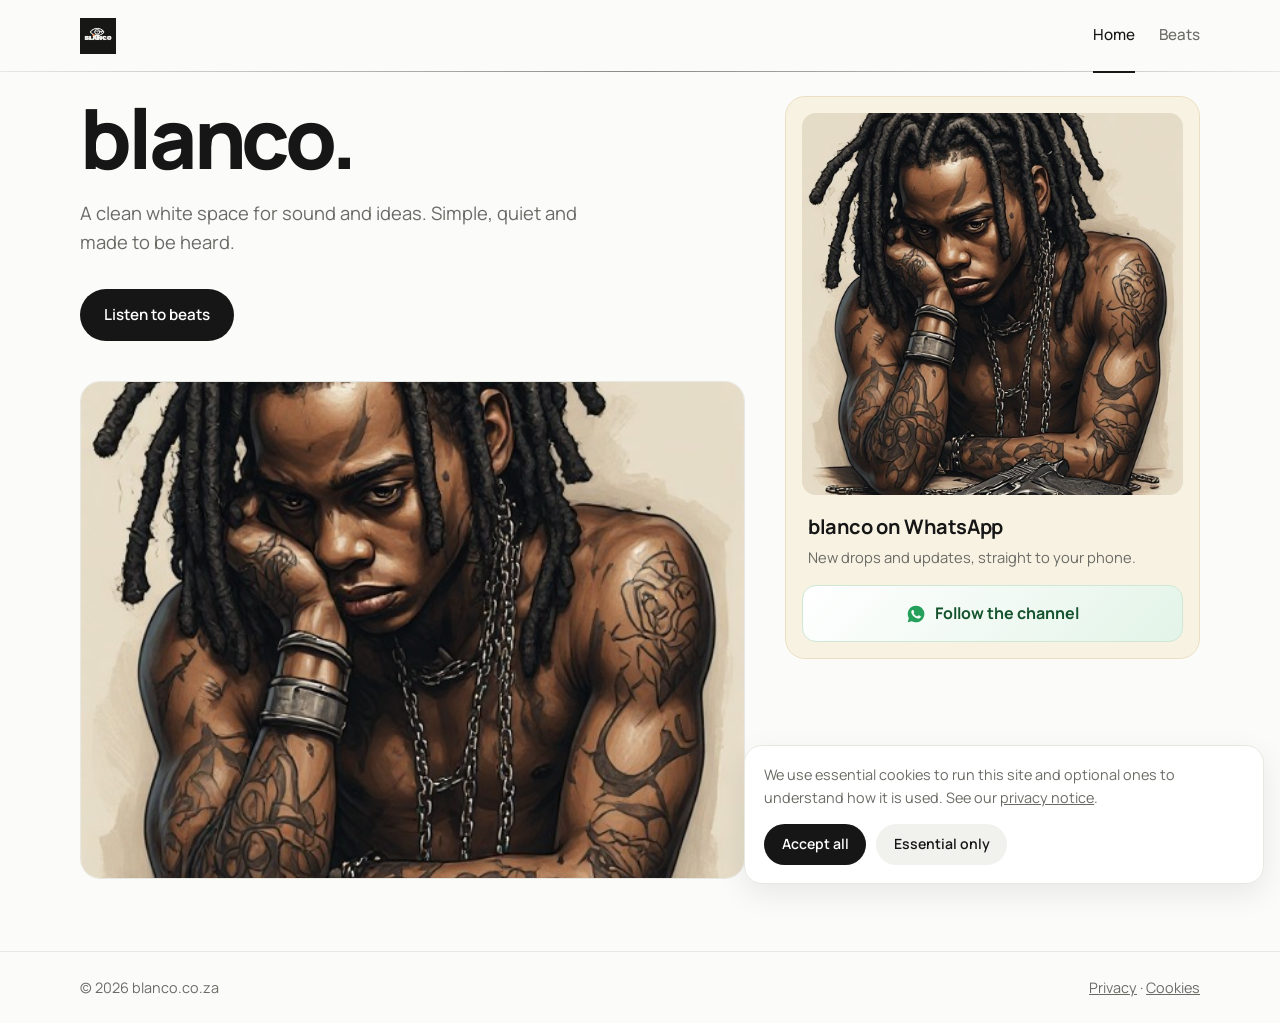
==== index.html @ ca78fe39 "Add files via upload" ====
<!DOCTYPE html>
<html lang="en">
<head>
<meta charset="utf-8">
<meta name="viewport" content="width=device-width, initial-scale=1, viewport-fit=cover">
<title>blanco</title>
<meta name="description" content="blanco: clean, minimal and made in South Africa.">
<meta name="theme-color" content="#fbfbf9">
<meta property="og:title" content="blanco"><meta property="og:description" content="blanco: clean, minimal and made in South Africa."><meta property="og:image" content="/_images/blanco.jpg"><meta property="og:type" content="website">
<link rel="icon" type="image/png" href="/_images/BlancoLogo.png"><link rel="apple-touch-icon" href="/_images/BlancoLogo.png">
<link rel="preconnect" href="https://fonts.googleapis.com"><link rel="preconnect" href="https://fonts.gstatic.com" crossorigin>
<link href="https://fonts.googleapis.com/css2?family=Manrope:wght@400;500;600;700;800&display=swap" rel="stylesheet">
<link rel="stylesheet" href="style.css">
</head>
<body>
<a class="skip" href="#main">Skip to content</a>
<header><div class="wrap"><a class="logo" href="index.html" aria-label="blanco home"><img src="/_images/BlancoLogo.png" alt="blanco" height="36"></a>
<nav aria-label="Main"><a href="index.html" aria-current="page">Home</a><a href="beats.html">Beats</a></nav></div></header>
<main id="main"><div class="wrap grid"><section><h1>blanco.</h1><p class="lead">A clean white space for sound and ideas. Simple, quiet and made to be heard.</p><p><a class="btn" href="beats.html">Listen to beats</a></p><video class="hero-img" style="margin-top:2.5rem" autoplay muted loop playsinline preload="metadata" poster="/_images/blanco.jpg" aria-label="blanco banner video"><source src="/_images/banner.mp4" type="video/mp4"></video>
</section>
<aside class="wa" aria-label="WhatsApp channel"><img src="/_images/blanco.jpg" alt="blanco" loading="lazy"><h2>blanco on WhatsApp</h2><p>New drops and updates, straight to your phone.</p><a class="wa-btn" href="https://whatsapp.com/channel/0029VbE4LxsBVJlDJx7uX311" target="_blank" rel="noopener"><svg viewBox="0 0 24 24" aria-hidden="true"><path d="M12 2a10 10 0 0 0-8.6 15L2 22l5.1-1.3A10 10 0 1 0 12 2zm5.2 14.2c-.2.6-1.3 1.2-1.8 1.2-.5.1-1 .2-3.3-.7-2.8-1.2-4.6-4-4.7-4.2-.1-.2-1.1-1.5-1.1-2.8s.7-2 .9-2.3c.2-.3.5-.3.7-.3h.5c.2 0 .4 0 .6.5l.8 2c.1.2.1.4 0 .5l-.4.6c-.1.2-.3.3-.1.6.2.3.8 1.300 1.700 2.100 1.200 1 2.100 1.300 2.400 1.400.3.100.4.100.6-.1l.8-1c.2-.3.4-.2.600-.1l1.900.9c.3.1.5.2.5.3.1.2.1.700-.1 1.400z"/></svg>Follow the channel</a></aside></div></main>
<footer><div class="wrap"><span>&copy; 2026 blanco.co.za</span><span><button data-privacy>Privacy</button> &middot; <button id="manage">Cookies</button></span></div></footer>
<div class="cookie" id="cookie" role="dialog" aria-label="Cookie consent"><p>We use essential cookies to run this site and optional ones to understand how it is used. See our <button data-privacy style="all:unset;cursor:pointer;text-decoration:underline">privacy notice</button>.</p><div class="row"><button class="btn" id="accept">Accept all</button><button class="btn ghost" id="decline">Essential only</button></div></div>
<dialog id="privacy"><h2>Privacy &amp; cookies</h2><p>blanco.co.za stores a small cookie preference in your browser so we remember your choice. Essential cookies keep the site working. Optional cookies, if you accept them, help us measure visits anonymously.</p><p>We do not sell your personal information. You can change your choice at any time using the Cookies link in the footer. This notice is written with South Africa&rsquo;s POPIA in mind; contact us to access or delete any data we hold about you.</p><button class="btn" id="close">Close</button></dialog>
<script src="script.js"></script>
</body>
</html>
---- style.css ----
:root{--bg:#fbfbf9;--ink:#161616;--mute:#6b6b66;--line:#e8e8e3;--cream:#f8f2e2;--cream-line:#eadfc2;--wa:#25a05a;--wa-soft:#e3f4e8;--r:20px;--f:"Manrope",system-ui,-apple-system,"Segoe UI",Roboto,Helvetica,Arial,sans-serif}
@media(prefers-color-scheme:dark){:root:not([data-force]){--bg:#fbfbf9}}
*{box-sizing:border-box;margin:0}
html{scroll-behavior:smooth;-webkit-text-size-adjust:100%}
body{font-family:var(--f);background:var(--bg);color:var(--ink);line-height:1.6;min-height:100vh;display:flex;flex-direction:column;padding-top:env(safe-area-inset-top,0)}
img{max-width:100%;display:block}
a{color:inherit}
:focus-visible{outline:2px solid var(--ink);outline-offset:3px;border-radius:6px}
.skip{position:absolute;left:-999px;top:8px;background:var(--ink);color:#fff;padding:8px 14px;border-radius:8px;z-index:100}
.skip:focus{left:8px}
.wrap{width:min(1120px,100% - 2.5rem);margin-inline:auto}
header{padding:1.4rem 0}
header .wrap{display:flex;justify-content:space-between;align-items:center;gap:1rem}
.logo{font-weight:800;font-size:1.35rem;letter-spacing:-.04em;text-decoration:none}
nav{display:flex;gap:1.5rem}
nav a{text-decoration:none;color:var(--mute);font-size:.95rem;font-weight:500;transition:color .2s}
nav a:hover,nav a[aria-current]{color:var(--ink)}
main{flex:1;padding:1rem 0 4rem}
.grid{display:grid;grid-template-columns:minmax(0,1.6fr) minmax(0,1fr);gap:2.5rem;align-items:start}
h1{font-size:clamp(2.6rem,7vw,5.2rem);line-height:1;letter-spacing:-.05em;font-weight:800}
.lead{color:var(--mute);font-size:clamp(1rem,2vw,1.15rem);max-width:46ch;margin:1.2rem 0 2rem}
.hero-img{width:100%;aspect-ratio:4/3;object-fit:cover;border-radius:var(--r);background:#ececE6;border:1px solid var(--line)}
.btn{display:inline-block;padding:.85rem 1.5rem;border-radius:999px;background:var(--ink);color:#fff;text-decoration:none;font-weight:600;font-size:.95rem;transition:transform .2s}
.btn:hover{transform:translateY(-2px)}
.wa{background:var(--cream);border:1px solid var(--cream-line);border-radius:var(--r);padding:1rem;position:sticky;top:1.5rem}
.wa img{width:100%;aspect-ratio:1;object-fit:cover;border-radius:14px;background:#ece4cf}
.wa h2{font-size:1.25rem;letter-spacing:-.02em;margin:1rem .4rem .2rem}
.wa p{color:var(--mute);font-size:.92rem;margin:0 .4rem 1rem}
.wa-btn{display:flex;align-items:center;justify-content:center;gap:.6rem;padding:.9rem 1rem;border-radius:14px;text-decoration:none;font-weight:700;color:#14532d;background:linear-gradient(135deg,#fff 0%,var(--wa-soft) 100%);border:1px solid #cfe8d6;transition:box-shadow .25s,transform .2s}
.wa-btn:hover{box-shadow:0 4px 14px rgba(37,160,90,.15);transform:translateY(-1px)}
.wa-btn svg{width:20px;height:20px;fill:var(--wa)}
/* beats */
.chrome{border-radius:24px;padding:1.2rem;color:#1a1d21;background:linear-gradient(135deg,#f4f6f8 0%,#c3c9d0 22%,#f8fafb 40%,#9aa2ab 62%,#e7eaee 80%,#b3bac2 100%);border:1px solid #fff;box-shadow:inset 0 1px 0 #fff,0 12px 30px rgba(30,40,50,.12)}
.chrome img{width:100%;aspect-ratio:1;object-fit:cover;border-radius:16px;background:#aeb5bd}
.chrome h2{font-size:1.5rem;letter-spacing:-.03em;margin:1.1rem 0 .2rem}
.chrome p{color:#3c434b;font-size:.95rem}
.beats-grid{display:grid;grid-template-columns:repeat(auto-fit,minmax(min(100%,300px),1fr));gap:1.5rem;margin-top:2.5rem}
.tag{display:inline-block;margin-top:.9rem;padding:.35rem .9rem;border-radius:999px;background:rgba(255,255,255,.7);border:1px solid rgba(255,255,255,.9);font-size:.85rem;font-weight:600}
footer{border-top:1px solid var(--line);padding:1.5rem 0 calc(1.5rem + env(safe-area-inset-bottom,0));color:var(--mute);font-size:.9rem}
footer .wrap{display:flex;justify-content:space-between;flex-wrap:wrap;gap:.6rem}
footer button{all:unset;cursor:pointer;text-decoration:underline}
footer button:focus-visible{outline:2px solid var(--ink)}
/* cookies + privacy */
.cookie{position:fixed;left:1rem;right:1rem;bottom:calc(1rem + env(safe-area-inset-bottom,0));max-width:520px;margin-inline:auto 0;background:#fff;border:1px solid var(--line);border-radius:18px;padding:1.1rem 1.2rem;box-shadow:0 10px 30px rgba(0,0,0,.08);z-index:50;display:none}
.cookie.show{display:block}
.cookie p{font-size:.9rem;color:var(--mute);margin-bottom:.9rem}
.cookie .row{display:flex;gap:.6rem;flex-wrap:wrap}
.cookie .btn{border:0;cursor:pointer;font:inherit;font-weight:600;font-size:.88rem;padding:.6rem 1.1rem}
.cookie .ghost{background:#f1f1ed;color:var(--ink)}
dialog{border:1px solid var(--line);border-radius:var(--r);padding:1.6rem;max-width:min(520px,calc(100% - 2rem));color:var(--ink)}
dialog::backdrop{background:rgba(0,0,0,.3)}
dialog h2{margin-bottom:.6rem;letter-spacing:-.02em}
dialog p{color:var(--mute);font-size:.92rem;margin-bottom:.8rem}
dialog .btn{border:0;cursor:pointer;font:inherit;font-weight:600}
@media(max-width:820px){.grid{grid-template-columns:1fr}.wa{position:static}.cookie{margin-inline:auto}}
@media(max-width:480px){nav{gap:1rem}footer .wrap{flex-direction:column}}
@media(prefers-reduced-motion:reduce){*{transition:none!important;scroll-behavior:auto!important}}
@media(prefers-reduced-motion:reduce){.hero-img{display:block}}


/* ---- beats: dark trap ---- */
.beats{--bg:#0a0a0b;--ink:#f1f1f2;--mute:#8a8a90;--line:#212125;--logo-filter:none;background:var(--bg);color:var(--ink)}
.beats nav a{color:var(--mute)}.beats nav a:hover,.beats nav a[aria-current]{color:#fff}
.beats .logo img{filter:var(--logo-filter)}
.beats :focus-visible{outline-color:#fff}
.beats .skip{background:#fff;color:#000}
.beats footer{border-color:var(--line)}
.beats .cookie,.beats dialog{background:#131315;border-color:#26262a;color:var(--ink)}
.beats .cookie p,.beats dialog p{color:var(--mute)}
.beats .btn{background:#f1f1f2;color:#0a0a0b}
.beats .btn.ghost{background:#26262a;color:#f1f1f2}
.beats h1{font-family:"Anton","Impact","Arial Narrow",sans-serif;font-weight:400;letter-spacing:.01em;text-transform:uppercase;font-size:clamp(3.4rem,13vw,8.5rem);line-height:.9;background:linear-gradient(180deg,#fff 0%,#9c9ca3 100%);-webkit-background-clip:text;background-clip:text;color:transparent}
.beats .lead{color:var(--mute);margin:1rem 0 0}
.beats-layout{display:grid;grid-template-columns:minmax(0,380px) minmax(0,1fr);gap:3.5rem;margin-top:3rem;align-items:start}
.player{position:sticky;top:1.5rem}
.art{aspect-ratio:1;border-radius:6px;display:grid;place-items:center;padding:18%;background:radial-gradient(circle at 50% 35%,#1c1c20 0%,#0e0e10 70%);border:1px solid var(--line)}
.art img{width:100%;height:100%;object-fit:contain;filter:var(--logo-filter)}
.np{font-size:1.5rem;font-weight:800;letter-spacing:-.03em;margin:1.4rem 0 .1rem}
.by{color:var(--mute);font-size:.9rem}
.seek{width:100%;margin:1.3rem 0 .3rem;accent-color:#e5e5e7;cursor:pointer}
.times{display:flex;justify-content:space-between;font-size:.78rem;color:var(--mute);font-variant-numeric:tabular-nums}
.ctrls{display:flex;justify-content:center;align-items:center;gap:1.3rem;margin-top:1rem}
.ctrls button{all:unset;cursor:pointer;display:grid;place-items:center;width:44px;height:44px;border-radius:50%;transition:background .2s}
.ctrls button:hover{background:#1a1a1d}
.ctrls button:focus-visible{outline:2px solid #fff;outline-offset:2px}
.ctrls .main{width:62px;height:62px;background:#f1f1f2}
.ctrls .main:hover{background:#fff}
.ctrls svg{width:20px;height:20px;fill:#f1f1f2}
.ctrls .main svg{fill:#0a0a0b;width:24px;height:24px}
.list{list-style:none;padding:0;border-top:1px solid var(--line)}
.list button{all:unset;box-sizing:border-box;width:100%;cursor:pointer;display:grid;grid-template-columns:2.2rem 1fr auto;align-items:center;gap:1rem;padding:1.15rem .8rem;border-bottom:1px solid var(--line);border-left:2px solid transparent;transition:background .2s}
.list button:hover{background:#111113}
.list button:focus-visible{outline:2px solid #fff;outline-offset:-2px}
.list .n{color:#5a5a60;font-size:.85rem;font-variant-numeric:tabular-nums}
.list .t{font-weight:600;color:#c9c9cd}
.list .s{font-size:.78rem;color:#b3202a;font-weight:600}
.list .on{border-left-color:#b3202a;background:#111113}
.list .on .t,.list .on .n{color:#fff}
@media(max-width:820px){.beats-layout{grid-template-columns:1fr;gap:2rem}.player{position:static}.art{max-width:420px;margin-inline:auto}}
.logo{display:inline-flex;align-items:center}.logo img{height:36px;width:auto;max-width:160px;object-fit:contain}@media(max-width:480px){.logo img{height:30px}}
/* navbar line + active marker */
header{position:relative;border-bottom:1px solid var(--line);padding:1.1rem 0;margin-bottom:.5rem}
header::after{content:"";position:absolute;left:0;right:0;bottom:-1px;height:1px;background:linear-gradient(90deg,transparent,#161616 50%,transparent);opacity:.45}
nav a{position:relative;padding:.3rem 0}
nav a[aria-current]::after{content:"";position:absolute;left:0;right:0;bottom:-1.25rem;height:2px;background:var(--ink)}
.beats header::after{background:linear-gradient(90deg,transparent,#c9c9cf 50%,transparent);opacity:.8}
.beats nav a[aria-current]::after{background:#fff}
/* logo fills the whole card */
.art{padding:0;overflow:hidden;background:#0e0e10}
.art img{width:100%;height:100%;object-fit:cover;display:block}
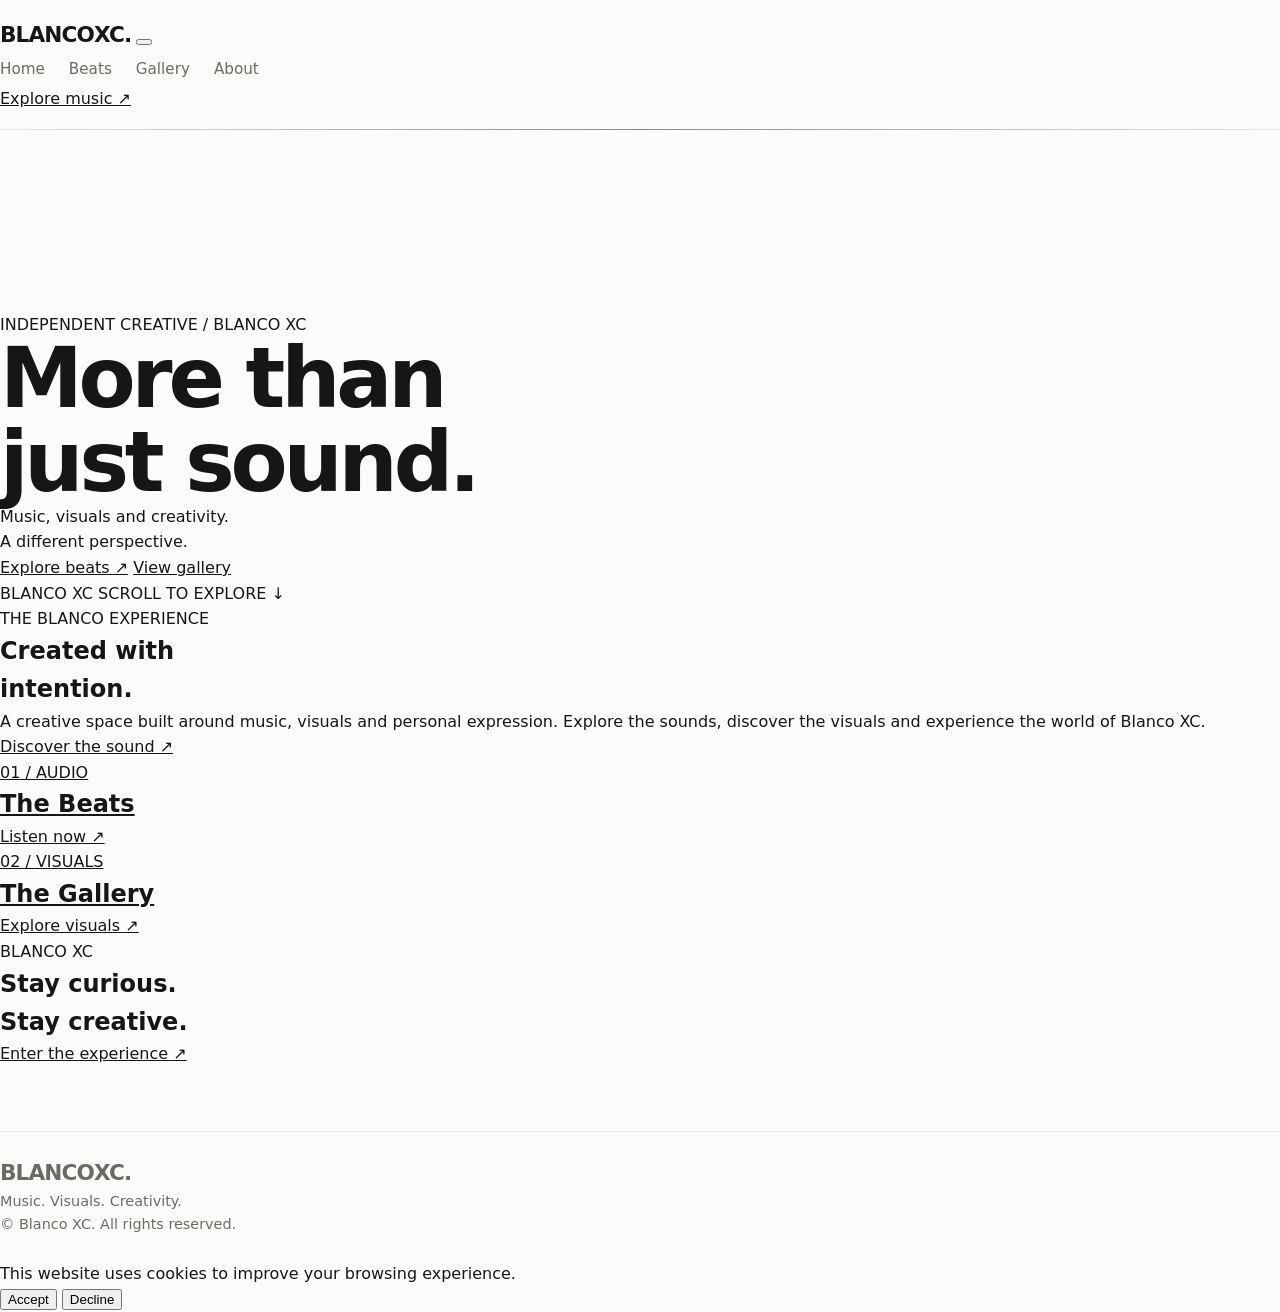
==== commit 13aa98db: "Update index.html" ====
--- a/index.html
+++ b/index.html
@@ -1,27 +1,120 @@
+
 <!DOCTYPE html>
 <html lang="en">
 <head>
-<meta charset="utf-8">
-<meta name="viewport" content="width=device-width, initial-scale=1, viewport-fit=cover">
-<title>blanco</title>
-<meta name="description" content="blanco: clean, minimal and made in South Africa.">
-<meta name="theme-color" content="#fbfbf9">
-<meta property="og:title" content="blanco"><meta property="og:description" content="blanco: clean, minimal and made in South Africa."><meta property="og:image" content="/_images/blanco.jpg"><meta property="og:type" content="website">
-<link rel="icon" type="image/png" href="/_images/BlancoLogo.png"><link rel="apple-touch-icon" href="/_images/BlancoLogo.png">
-<link rel="preconnect" href="https://fonts.googleapis.com"><link rel="preconnect" href="https://fonts.gstatic.com" crossorigin>
-<link href="https://fonts.googleapis.com/css2?family=Manrope:wght@400;500;600;700;800&display=swap" rel="stylesheet">
-<link rel="stylesheet" href="style.css">
+    <meta charset="UTF-8">
+    <meta name="viewport" content="width=device-width, initial-scale=1.0">
+    <meta name="description" content="Blanco XC — Music, visuals and creativity.">
+    <title>Blanco XC | Official Website</title>
+    <link rel="stylesheet" href="style.css">
+    <link rel="icon" type="image/png" href="_images/blancologo.png">
+    <title>Blanco XC — Beats</title>
+<link rel="icon" type="image/png" href="_images/blancologo.png">
 </head>
 <body>
-<a class="skip" href="#main">Skip to content</a>
-<header><div class="wrap"><a class="logo" href="index.html" aria-label="blanco home"><img src="/_images/BlancoLogo.png" alt="blanco" height="36"></a>
-<nav aria-label="Main"><a href="index.html" aria-current="page">Home</a><a href="beats.html">Beats</a></nav></div></header>
-<main id="main"><div class="wrap grid"><section><h1>blanco.</h1><p class="lead">A clean white space for sound and ideas. Simple, quiet and made to be heard.</p><p><a class="btn" href="beats.html">Listen to beats</a></p><video class="hero-img" style="margin-top:2.5rem" autoplay muted loop playsinline preload="metadata" poster="/_images/blanco.jpg" aria-label="blanco banner video"><source src="/_images/banner.mp4" type="video/mp4"></video>
-</section>
-<aside class="wa" aria-label="WhatsApp channel"><img src="/_images/blanco.jpg" alt="blanco" loading="lazy"><h2>blanco on WhatsApp</h2><p>New drops and updates, straight to your phone.</p><a class="wa-btn" href="https://whatsapp.com/channel/0029VbE4LxsBVJlDJx7uX311" target="_blank" rel="noopener"><svg viewBox="0 0 24 24" aria-hidden="true"><path d="M12 2a10 10 0 0 0-8.6 15L2 22l5.1-1.3A10 10 0 1 0 12 2zm5.2 14.2c-.2.6-1.3 1.2-1.8 1.2-.5.1-1 .2-3.3-.7-2.8-1.2-4.6-4-4.7-4.2-.1-.2-1.1-1.5-1.1-2.8s.7-2 .9-2.3c.2-.3.5-.3.7-.3h.5c.2 0 .4 0 .6.5l.8 2c.1.2.1.4 0 .5l-.4.6c-.1.2-.3.3-.1.6.2.3.8 1.300 1.700 2.100 1.200 1 2.100 1.300 2.400 1.400.3.100.4.100.6-.1l.8-1c.2-.3.4-.2.600-.1l1.900.9c.3.1.5.2.5.3.1.2.1.700-.1 1.400z"/></svg>Follow the channel</a></aside></div></main>
-<footer><div class="wrap"><span>&copy; 2026 blanco.co.za</span><span><button data-privacy>Privacy</button> &middot; <button id="manage">Cookies</button></span></div></footer>
-<div class="cookie" id="cookie" role="dialog" aria-label="Cookie consent"><p>We use essential cookies to run this site and optional ones to understand how it is used. See our <button data-privacy style="all:unset;cursor:pointer;text-decoration:underline">privacy notice</button>.</p><div class="row"><button class="btn" id="accept">Accept all</button><button class="btn ghost" id="decline">Essential only</button></div></div>
-<dialog id="privacy"><h2>Privacy &amp; cookies</h2><p>blanco.co.za stores a small cookie preference in your browser so we remember your choice. Essential cookies keep the site working. Optional cookies, if you accept them, help us measure visits anonymously.</p><p>We do not sell your personal information. You can change your choice at any time using the Cookies link in the footer. This notice is written with South Africa&rsquo;s POPIA in mind; contact us to access or delete any data we hold about you.</p><button class="btn" id="close">Close</button></dialog>
+
+<header class="site-header">
+    <a href="index.html" class="logo">BLANCO<span>XC.</span></a>
+
+    <button class="menu-toggle" id="menuToggle" aria-label="Toggle navigation">
+        <span></span><span></span>
+    </button>
+
+    <nav class="main-nav" id="mainNav">
+        <a href="index.html" class="active">Home</a>
+        <a href="beats.html">Beats</a>
+        <a href="images.html">Gallery</a>
+        <a href="#about">About</a>
+    </nav>
+
+    <a href="beats.html" class="header-button">Explore music ↗</a>
+</header>
+
+<main>
+
+    <section class="video-hero">
+        <video class="hero-video" autoplay muted loop playsinline>
+            <source src="_images/banner.mp4" type="video/mp4">
+        </video>
+
+        <div class="video-overlay"></div>
+
+        <div class="video-hero-content">
+            <p class="eyebrow">INDEPENDENT CREATIVE / BLANCO XC</p>
+            <h1>More than<br>just sound<span>.</span></h1>
+            <p class="hero-description">
+                Music, visuals and creativity.<br>
+                A different perspective.
+            </p>
+
+            <div class="hero-buttons">
+                <a href="beats.html" class="primary-button">Explore beats ↗</a>
+                <a href="images.html" class="secondary-button">View gallery</a>
+            </div>
+        </div>
+
+        <div class="video-bottom">
+            <span>BLANCO XC</span>
+            <span>SCROLL TO EXPLORE ↓</span>
+        </div>
+    </section>
+
+    <section class="intro-section" id="about">
+        <div>
+            <p class="eyebrow">THE BLANCO EXPERIENCE</p>
+            <h2>Created with<br>intention<span>.</span></h2>
+        </div>
+
+        <div class="intro-copy">
+            <p>
+                A creative space built around music, visuals and personal
+                expression. Explore the sounds, discover the visuals and
+                experience the world of Blanco XC.
+            </p>
+            <a href="beats.html" class="text-link">Discover the sound ↗</a>
+        </div>
+    </section>
+
+    <section class="feature-section">
+        <a href="beats.html" class="feature-card beats-feature">
+            <div class="feature-card-content">
+                <p class="eyebrow">01 / AUDIO</p>
+                <h2>The Beats</h2>
+                <span>Listen now ↗</span>
+            </div>
+        </a>
+
+        <a href="images.html" class="feature-card images-feature">
+            <div class="feature-card-content">
+                <p class="eyebrow">02 / VISUALS</p>
+                <h2>The Gallery</h2>
+                <span>Explore visuals ↗</span>
+            </div>
+        </a>
+    </section>
+
+    <section class="closing-section">
+        <p class="eyebrow">BLANCO XC</p>
+        <h2>Stay curious.<br>Stay creative<span>.</span></h2>
+        <a href="beats.html" class="primary-button">Enter the experience ↗</a>
+    </section>
+
+</main>
+
+<footer class="site-footer">
+    <a href="index.html" class="logo">BLANCO<span>XC.</span></a>
+    <p>Music. Visuals. Creativity.</p>
+    <p>© <span class="current-year"></span> Blanco XC. All rights reserved.</p>
+</footer>
+
+<div class="cookie-banner" id="cookieBanner">
+    <p>This website uses cookies to improve your browsing experience.</p>
+    <div>
+        <button id="acceptCookies">Accept</button>
+        <button id="rejectCookies">Decline</button>
+    </div>
+</div>
+
 <script src="script.js"></script>
 </body>
-</html>+</html>
